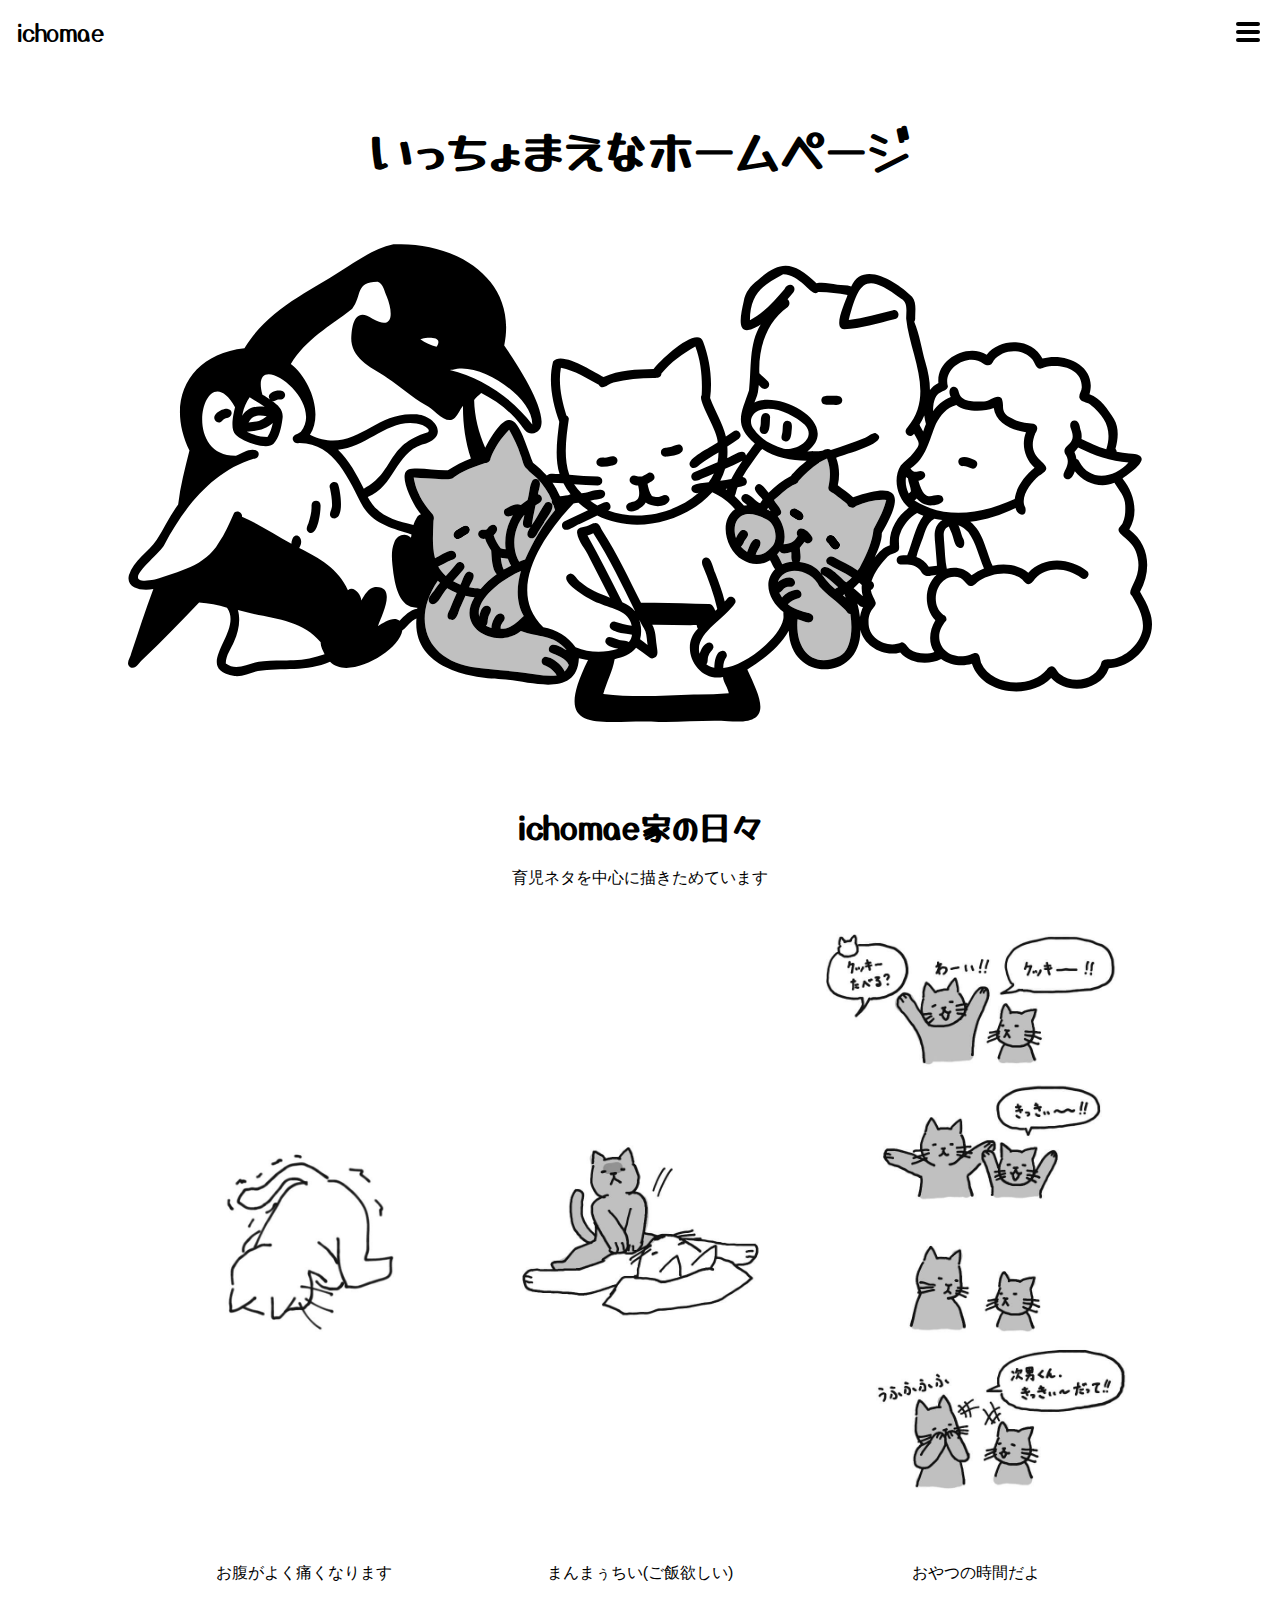
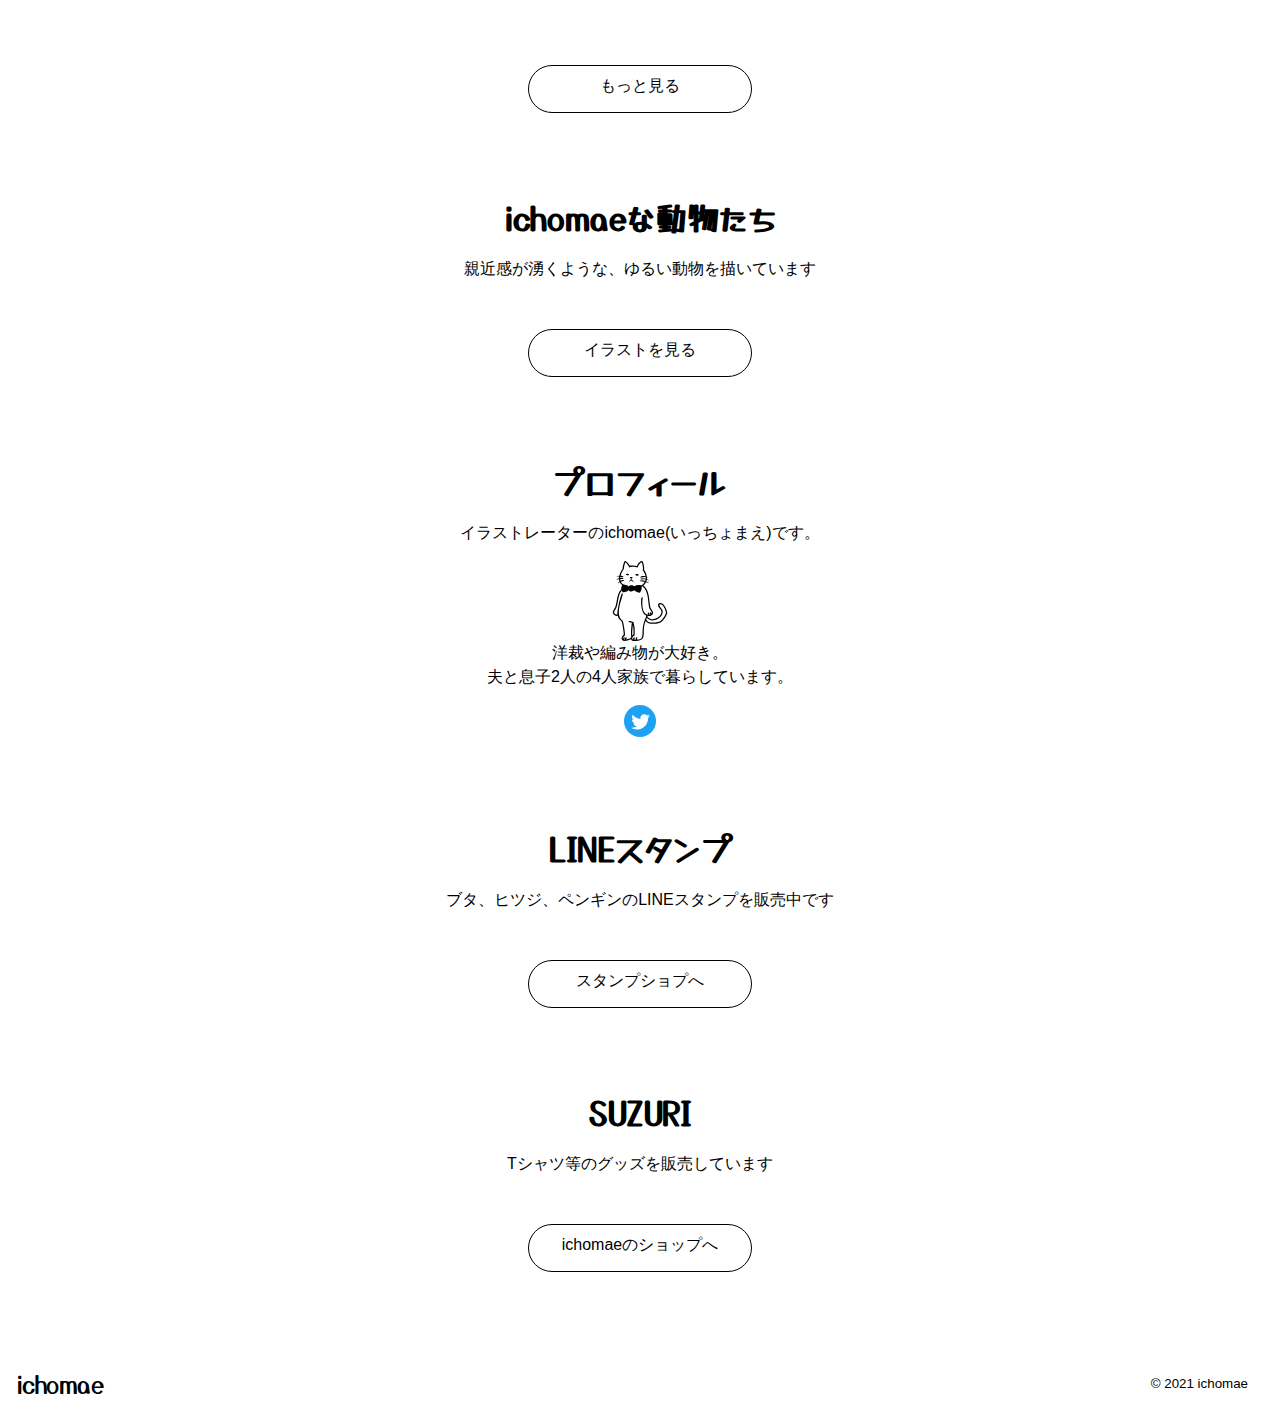
==== index.html @ 7aef75c0 "Update index.html" ====
<!DOCTYPE HTML>
<html lang="ja">
<head>
<meta charset="utf-8">
<title>ichomae家の日々｜ichomaeなホームページ</title>
<meta name="viewport" content="width=device-width, initial-scale=1">
<meta name="keywords" content="イラストレーター,LINEスタンプ,suzuri">
<meta name="description" content="イラストレーター ichomae の個人サイトです。">
<meta name="author" content="ichomae">

<link rel="stylesheet" href="style.css">
<link rel="preconnect" href="https://fonts.gstatic.com"> 
<link href="https://fonts.googleapis.com/css2?family=Yusei+Magic&display=swap" rel="stylesheet">

<meta property='og:locale' content="ja_JP" />
<meta property="fb:app_id" content="Facebook App ID" />
<meta property='og:site_name' content="ichomaeなホームページ" />
<meta property='og:title' content="ichomae家の日々" />
<meta name="twitter:card" content="summary_large_image" />
<meta name="twitter:creator" content="@ichomae_shop" />
<meta property="og:description" content="イラストレーター ichomae の個人サイトです。" />
<meta property="og:url" content="https://ichomae.github.io/" />
<meta property="og:type" content="website" />
<meta property="og:image" content="https://ichomae.github.io/img/shareTwitter.png" />
<meta property="og:image:width" content="1200" /> 
<meta property="og:image:height" content="600" />

<script src="daysData.js" defer></script>
<script src="function.js" defer></script>
</head>

<body id="index">
	<header>
		<a class="header-title" href="./">
			ichomae
		</a>
		<nav>
			<input type="checkbox" id="menu-btn-check">
			<label for="menu-btn-check" class="menu-btn"><span class="menu-btn-icon"></span></label>
			<div class="menu-content">
				<ul>
					<li>
						<a href="./">トップページ</a>
					</li>
					<li>
						<a href="days.html">ichomae家の日々</a>
					</li>
					<li>
						<a href="animals.html">ichomaeな動物たち</a>
					</li>
					<li>
						<a href="https://line.me/S/shop/sticker/author/2103262" target="_blank">LINEスタンプ</a>
					</li>
					<li>
						<a href="https://suzuri.jp/ichomae" target="_blank">SUZURI</a>
					</li>
					<li>
						<a href="https://twitter.com/intent/follow?screen_name=ichomae_shop" target="_blank">Twitter</a>
					</li>
				</ul>
			</div>
		</nav>
	</header>
	<main>
		<h1>いっちょまえな<br class="br-sp"/>ホームページ</h1>
		<section class="category">
			<h2>ichomae家の日々</h2>
			<p>育児ネタを中心に描きためています</p>
			<div class="image-list-outer" id="days-latest">
				<!--画像リスト予定地-->
			</div>
			<div class="next-btn-outer">
				<a class="next-btn" href="days.html">もっと見る</a>
			</div>
		</section>
		<section class="category">
			<h2>ichomaeな動物たち</h2>
			<p>親近感が湧くような、<br class="br-sp"/>ゆるい動物を描いています</p>
			<div class="next-btn-outer">
				<a class="next-btn" href="animals.html">イラストを見る</a>
			</div>
		</section>
		<section class="category">
			<h2>プロフィール</h2>
			<p>
				イラストレーターの<br class="br-sp"/>ichomae(いっちょまえ)です。
			</p>
			<p class="icon-prof"></p>
			<p>
				洋裁や編み物が大好き。<br />
				夫と息子2人の4人家族で暮らしています。
			</p>
			<a class="icon-btn btn-twitter" href="https://twitter.com/intent/follow?screen_name=ichomae_shop" target="_blank">
			</a>
		</section>
		<section class="category">
			<h2>LINEスタンプ</h2>
			<p>ブタ、ヒツジ、ペンギンの<br class="br-sp"/>LINEスタンプを販売中です</p>
			<div class="next-btn-outer">
				<a class="next-btn" href="https://line.me/S/shop/sticker/author/2103262" target="_blank">スタンプショプへ</a>
			</div>
		</section>
		<section class="category">
			<h2>SUZURI</h2>
			<p>Tシャツ等のグッズを販売しています</p>
			<div class="next-btn-outer">
				<a class="next-btn" href="https://suzuri.jp/ichomae" target="_blank">ichomaeのショップへ</a>
			</div>
		</section>
		<div id="page-top"></div>
	</main>
	<footer>
		<a class="footer-title" href="./">
			ichomae
		</a>
		<small class="footer-copyright">© 2021 ichomae</small>
	</footer>
</body>
</html>
---- style.css ----
/* Modifying */
*, *::before, *::after {box-sizing: border-box;}
ul {padding: 0;}
body, h1, h2, p, ul, li {margin: 0;}
ul{list-style: none;}
a:not([class]) {text-decoration-skip-ink: auto;}
select {font: inherit;}
@media (prefers-reduced-motion: reduce) {* {animation-duration: 0.01ms !important;animation-iteration-count: 1 !important;transition-duration: 0.01ms !important;scroll-behavior: auto !important;}}

/*.Responsive */
.br-sp {display:none;}
.sp .br-sp {display:block;}

/* Style */
html {
	font: 100% / 1.5 sans-serif;
}

body {
	scroll-behavior: smooth;
	text-rendering: optimizeSpeed;
	min-height: 100vh;
	width: 100vw;
	background-color: white;
}

header {
	width: 100vw;
	height: 4rem;
	display: flex;
	justify-content: space-between;
	margin-bottom: 3rem;
}

.header-title {
	padding-left: 1rem;
	font-size: 1.5rem;
	line-height: 4rem;
	text-decoration: none;
	color: black;
	font-family: 'Yusei Magic', sans-serif;
}

/*.Nav */
.menu-btn {
	position: sticky;
	top: 0;
	right: 0;
	display: flex;
	height: 4rem;
	width: 4rem;
	justify-content: center;
	align-items: center;
	z-index: 90;
	background-color: white;
}
.menu-btn-icon,
.menu-btn-icon:before,
.menu-btn-icon:after {
	content: '';
	display: block;
	height: 0.2rem;
	width: 1.5rem;
	border-radius: 0.2rem;
	background-color: black;
	position: absolute;
}
.menu-btn-icon:before {
	bottom: 0.5rem;
}
.menu-btn-icon:after {
	top: 0.5rem;
}

#menu-btn-check:checked ~ .menu-btn .menu-btn-icon {
	background-color: rgba(255, 255, 255, 0);
}
#menu-btn-check:checked ~ .menu-btn .menu-btn-icon::before {
	bottom: 0;
	transform: rotate(45deg);
}
#menu-btn-check:checked ~ .menu-btn .menu-btn-icon::after {
	top: 0;
	transform: rotate(-45deg);
}

#menu-btn-check {
	display: none;
}

.menu-content {
	width: 100vw;
	height: 100vh;
	position: fixed;
	top: 0;
	left: 100%;
	z-index: 80;
	background-color: white;
	transition: all 0.5s;
}

#menu-btn-check:checked ~ .menu-content {
	left: 0;
}

.menu-content ul {
	padding: 5rem 2rem 0;
}
.menu-content ul li {
	list-style: none;
}
.menu-content ul li a {
	display: block;
	width: 100%;
	font-size: 1.2rem;
	color: black;
	text-decoration: none;
	padding: 0.5rem 3rem;
	position: relative;
	text-align: right;
	font-family: 'Yusei Magic', sans-serif;
}
.menu-content ul li a::before {
	content: "";
	width: 1rem;
	height: 1rem;
	border-top: solid 0.2rem black;
	border-right: solid 0.2rem black;
	transform: rotate(45deg);
	position: absolute;
	right: 1rem;
	top: 0.8rem;
}

h1 {
	font-size: 3rem;
	text-align: center;
	font-family: 'Yusei Magic';
	padding-bottom: 5rem;
}

#index h1 {
	padding-bottom: 0;
}

#index h1::after {
	content: '';
	display: block;
	width: 100vw;
	height: 42vw;
	background-image: url('img/main.svg');
	background-size: 80%;
	background-repeat: no-repeat;
	background-position: bottom center;
	margin-bottom: 5rem;
}

section {
	width: 90vw;
	max-width: 70rem;
	margin: 0 auto;
}

.category {
	text-align: center;
	padding-bottom: 5rem;
}

h2 {
	font-size: 2rem;
	padding-bottom: 1rem;
	font-family: 'Yusei Magic', sans-serif;
}

p {
	padding-bottom: 1rem;
}

.next-btn-outer {
	padding-top: 2rem;
}

.next-btn {
	display: inline-block;
	width: 14rem;
	height: 3rem;
	padding: 0.5rem 0;
	border: solid 0.1rem black;
	border-radius: 1.5rem;
	text-decoration: none;
	color: black;
}

.icon-prof {
	height: 5rem;
	background-image: url('img/iconIchomae.svg');
	background-size: 5rem 5rem;
	background-repeat: no-repeat;
	background-position: center;
}

.icon-btn-outer {
	padding: 0.5rem 4rem 0 4rem;
	display: flex;
	justify-content: space-around;
	height: 2.5rem;
}

.icon-btn {
	display: inline-block;
	width: 2rem;
	height: 2rem;
	background-size: 2rem;
}

.btn-twitter {
	background-image: url('img/iconTwitter.svg');
}

.btn-line {
	background-image: url('img/iconLine.png');
}

.btn-suzuri {
	background-image: url('img/iconSuzuri.png');
}

.pc .image-list {
	display: flex;
	flex-wrap: wrap;
	justify-content: center;
	align-items: center;
}

#index.sp .image-list {
	display: flex;
	justify-content: center;
	align-items: center;
}

.image-list li {
	margin-bottom: 2rem;
}

.pc .image-list li {
	width: 30%;
}

#index.sp .image-list li {
	flex: 1;
}

#index.sp .image-list-outer .days-image-p {
	display: none;
}

.days-image {
	display: inline-block;
	width: 100%;
	background-size: contain;
	background-repeat: no-repeat;
	background-position: center;
}

.days-image:before {
	content: "";
	display: inline-block;
	padding-top: 193%;
}

.animals-image {
	display: inline-block;
	width: 90%;
	background-size: contain;
	background-repeat: no-repeat;
	background-position: center;
}

.animals-image:before {
	content: "";
	display: inline-block;
	padding-top: 100%;
}

.animals-shop {
	text-align: center;
	padding-bottom: 5rem;
}

.animals-shop-icon {
	display: flex;
	justify-content: center;
	align-items: center;
}

.btn-sample {
	width: auto;
	background-repeat: no-repeat;
	background-position: left;
	padding: 0 1rem 0 2.5rem;
	color: gray;
}

.other-month {
	display: block;
	padding: 1rem 0;
}

footer {
	width: 100vw;
	height: 4rem;
	display: flex;
}

.footer-title {
	padding-left: 1rem;
	font-size: 1.5rem;
	line-height: 4rem;
	text-decoration: none;
	color: black;
	font-family: 'Yusei Magic', sans-serif;
}

.footer-copyright {
	line-height: 4rem;
	flex: 1;
	text-align: right;
	padding-right: 2rem;
}

#page-top {
    position: fixed;
    bottom: 2rem;
    right: 2rem;
    opacity: 0;
	width: 2rem;
	height: 2rem;
	border-top: solid 0.3rem black;
	border-left: solid 0.3rem black;
	transform: rotate(45deg);
}
#page-top.fade-in {
    opacity: 0.6;
    transition: opacity 1s;
}
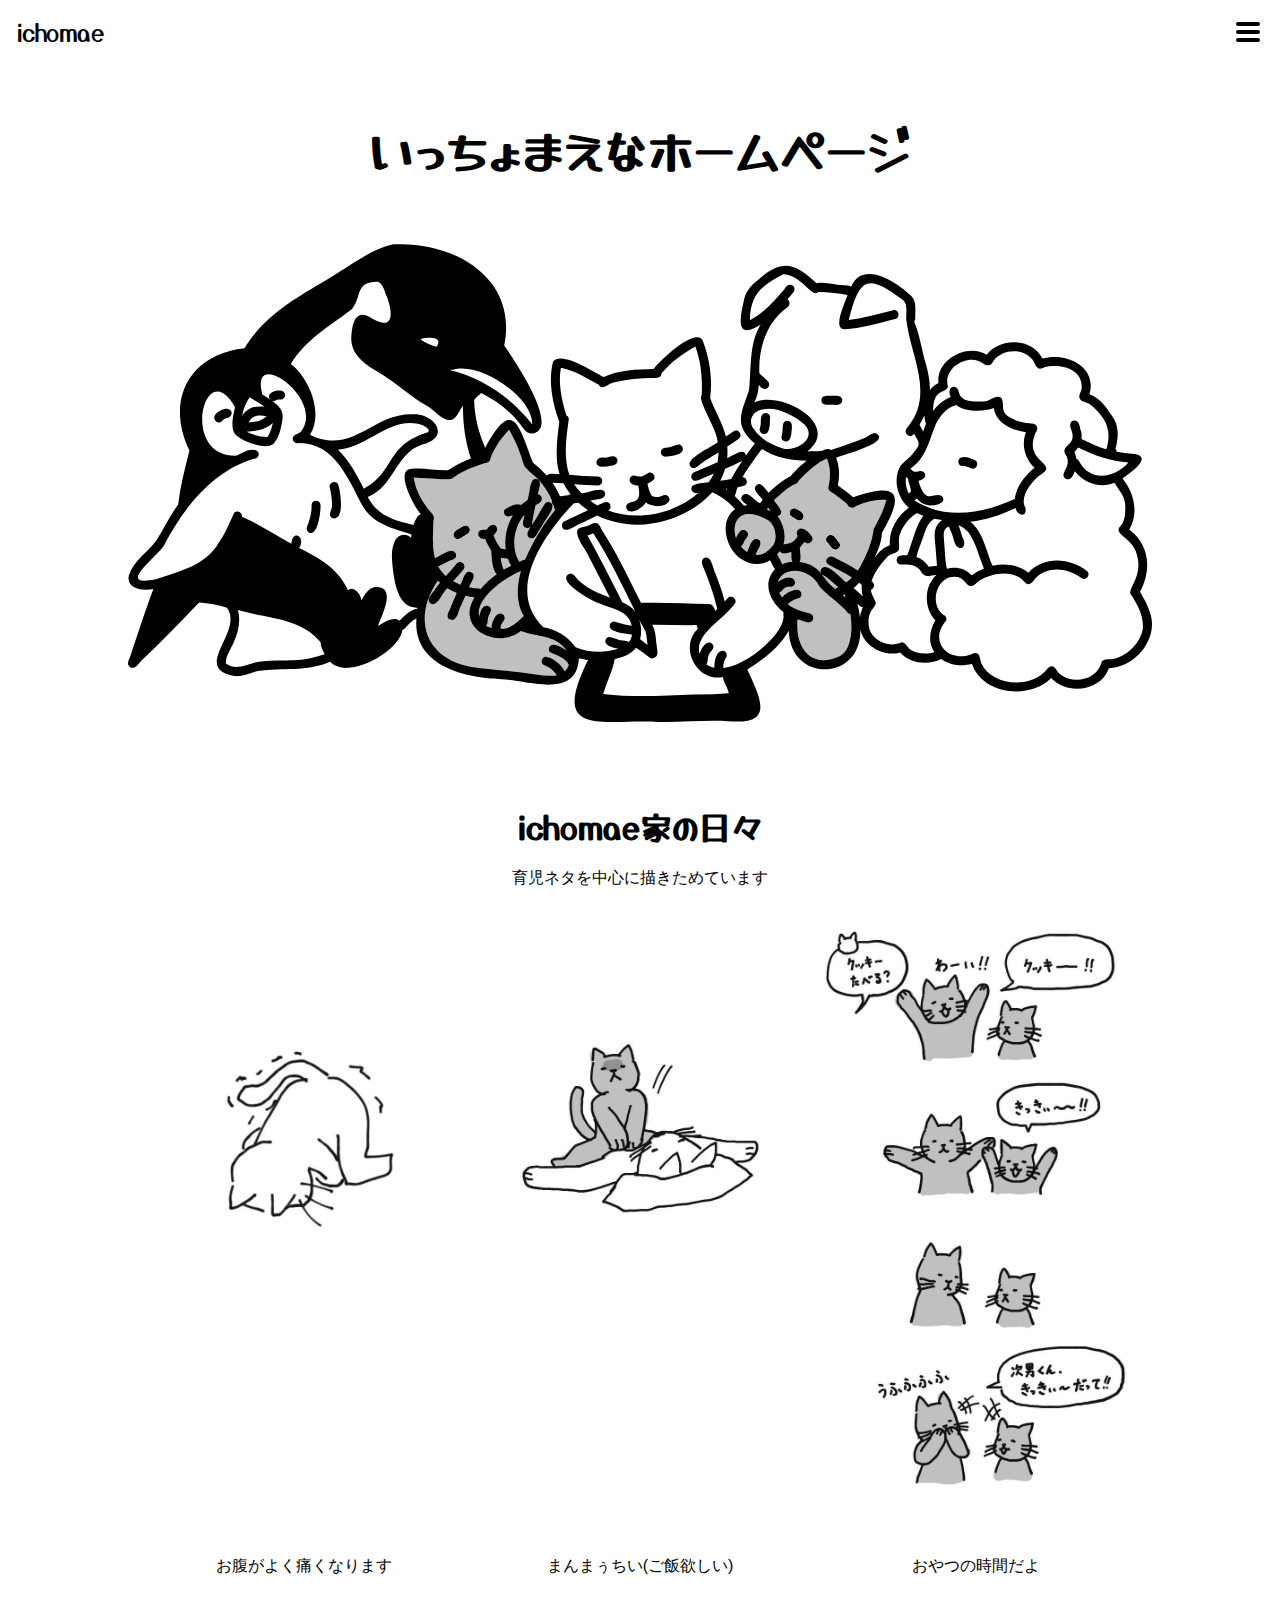
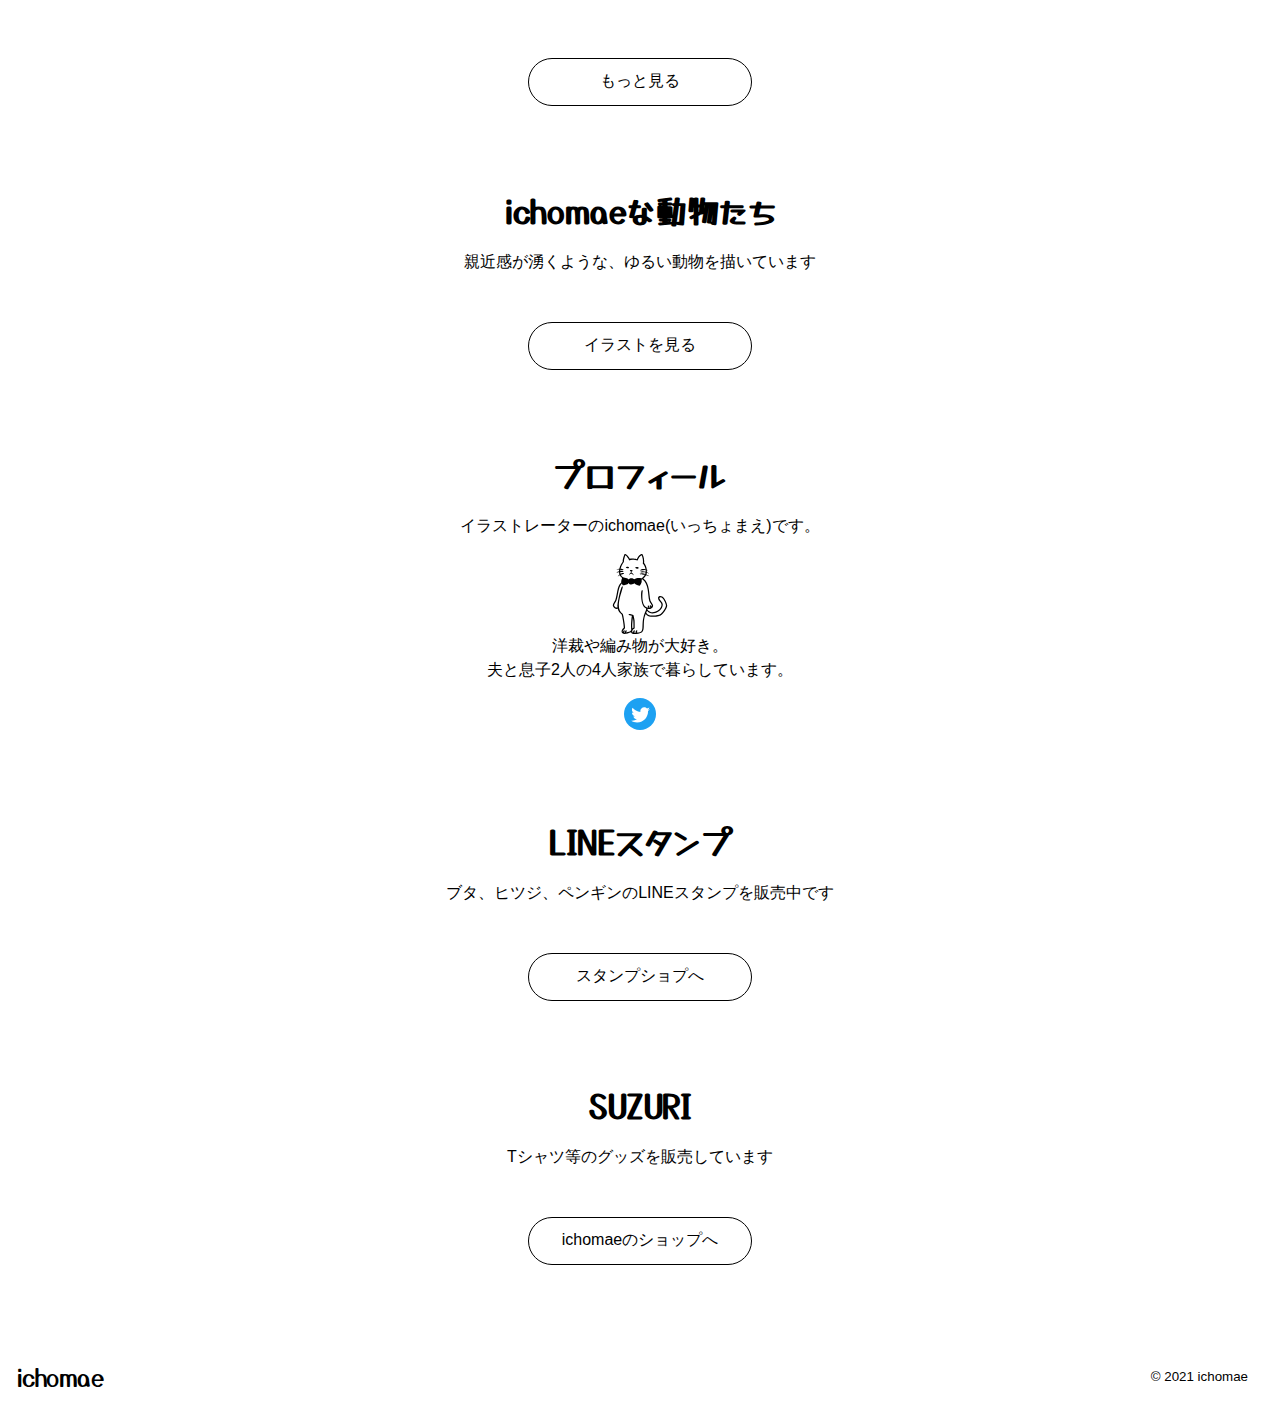
==== commit 62992acf: "Update index.html" ====
--- a/index.html
+++ b/index.html
@@ -8,25 +8,25 @@
 <meta name="description" content="イラストレーター ichomae の個人サイトです。">
 <meta name="author" content="ichomae">
 
-<link rel="stylesheet" href="style.css">
-<link rel="preconnect" href="https://fonts.gstatic.com"> 
-<link href="https://fonts.googleapis.com/css2?family=Yusei+Magic&display=swap" rel="stylesheet">
-
 <meta property='og:locale' content="ja_JP" />
 <meta property="fb:app_id" content="Facebook App ID" />
 <meta property='og:site_name' content="ichomaeなホームページ" />
-<meta property='og:title' content="ichomae家の日々" />
+<meta property='og:title' content="ichomaeなホームページ" />
 <meta name="twitter:card" content="summary_large_image" />
 <meta name="twitter:creator" content="@ichomae_shop" />
 <meta property="og:description" content="イラストレーター ichomae の個人サイトです。" />
 <meta property="og:url" content="https://ichomae.github.io/" />
 <meta property="og:type" content="website" />
+<meta name="twitter:image" content="https://ichomae.github.io/img/shareTwitter.png">
 <meta property="og:image" content="https://ichomae.github.io/img/shareTwitter.png" />
 <meta property="og:image:width" content="1200" /> 
 <meta property="og:image:height" content="600" />
 
-<script src="daysData.js" defer></script>
-<script src="function.js" defer></script>
+<link rel="stylesheet" href="style.css">
+<script src="./js/daysData.js" defer></script>
+<script src="./js/function.js" defer></script>
+<link rel="preconnect" href="https://fonts.gstatic.com"> 
+<link href="https://fonts.googleapis.com/css2?family=Yusei+Magic&display=swap" rel="stylesheet">
 </head>
 
 <body id="index">
@@ -43,10 +43,10 @@
 						<a href="./">トップページ</a>
 					</li>
 					<li>
-						<a href="days.html">ichomae家の日々</a>
+						<a href="./days/">ichomae家の日々</a>
 					</li>
 					<li>
-						<a href="animals.html">ichomaeな動物たち</a>
+						<a href="./animals/">ichomaeな動物たち</a>
 					</li>
 					<li>
 						<a href="https://line.me/S/shop/sticker/author/2103262" target="_blank">LINEスタンプ</a>
@@ -70,14 +70,14 @@
 				<!--画像リスト予定地-->
 			</div>
 			<div class="next-btn-outer">
-				<a class="next-btn" href="days.html">もっと見る</a>
+				<a class="next-btn" href="./days/">もっと見る</a>
 			</div>
 		</section>
 		<section class="category">
 			<h2>ichomaeな動物たち</h2>
 			<p>親近感が湧くような、<br class="br-sp"/>ゆるい動物を描いています</p>
 			<div class="next-btn-outer">
-				<a class="next-btn" href="animals.html">イラストを見る</a>
+				<a class="next-btn" href="./animals/">イラストを見る</a>
 			</div>
 		</section>
 		<section class="category">
--- a/style.css
+++ b/style.css
@@ -184,7 +184,7 @@
 	display: inline-block;
 	width: 14rem;
 	height: 3rem;
-	padding: 0.5rem 0;
+	line-height: 2.8rem;
 	border: solid 0.1rem black;
 	border-radius: 1.5rem;
 	text-decoration: none;
@@ -229,13 +229,11 @@
 	display: flex;
 	flex-wrap: wrap;
 	justify-content: center;
-	align-items: center;
 }
 
 #index.sp .image-list {
 	display: flex;
 	justify-content: center;
-	align-items: center;
 }
 
 .image-list li {
@@ -244,6 +242,9 @@
 
 .pc .image-list li {
 	width: 30%;
+	display: flex;
+	flex-direction: column;
+	justify-content: space-between;
 }
 
 #index.sp .image-list li {
@@ -257,29 +258,11 @@
 .days-image {
 	display: inline-block;
 	width: 100%;
-	background-size: contain;
-	background-repeat: no-repeat;
-	background-position: center;
-}
-
-.days-image:before {
-	content: "";
-	display: inline-block;
-	padding-top: 193%;
 }
 
 .animals-image {
 	display: inline-block;
 	width: 90%;
-	background-size: contain;
-	background-repeat: no-repeat;
-	background-position: center;
-}
-
-.animals-image:before {
-	content: "";
-	display: inline-block;
-	padding-top: 100%;
 }
 
 .animals-shop {
